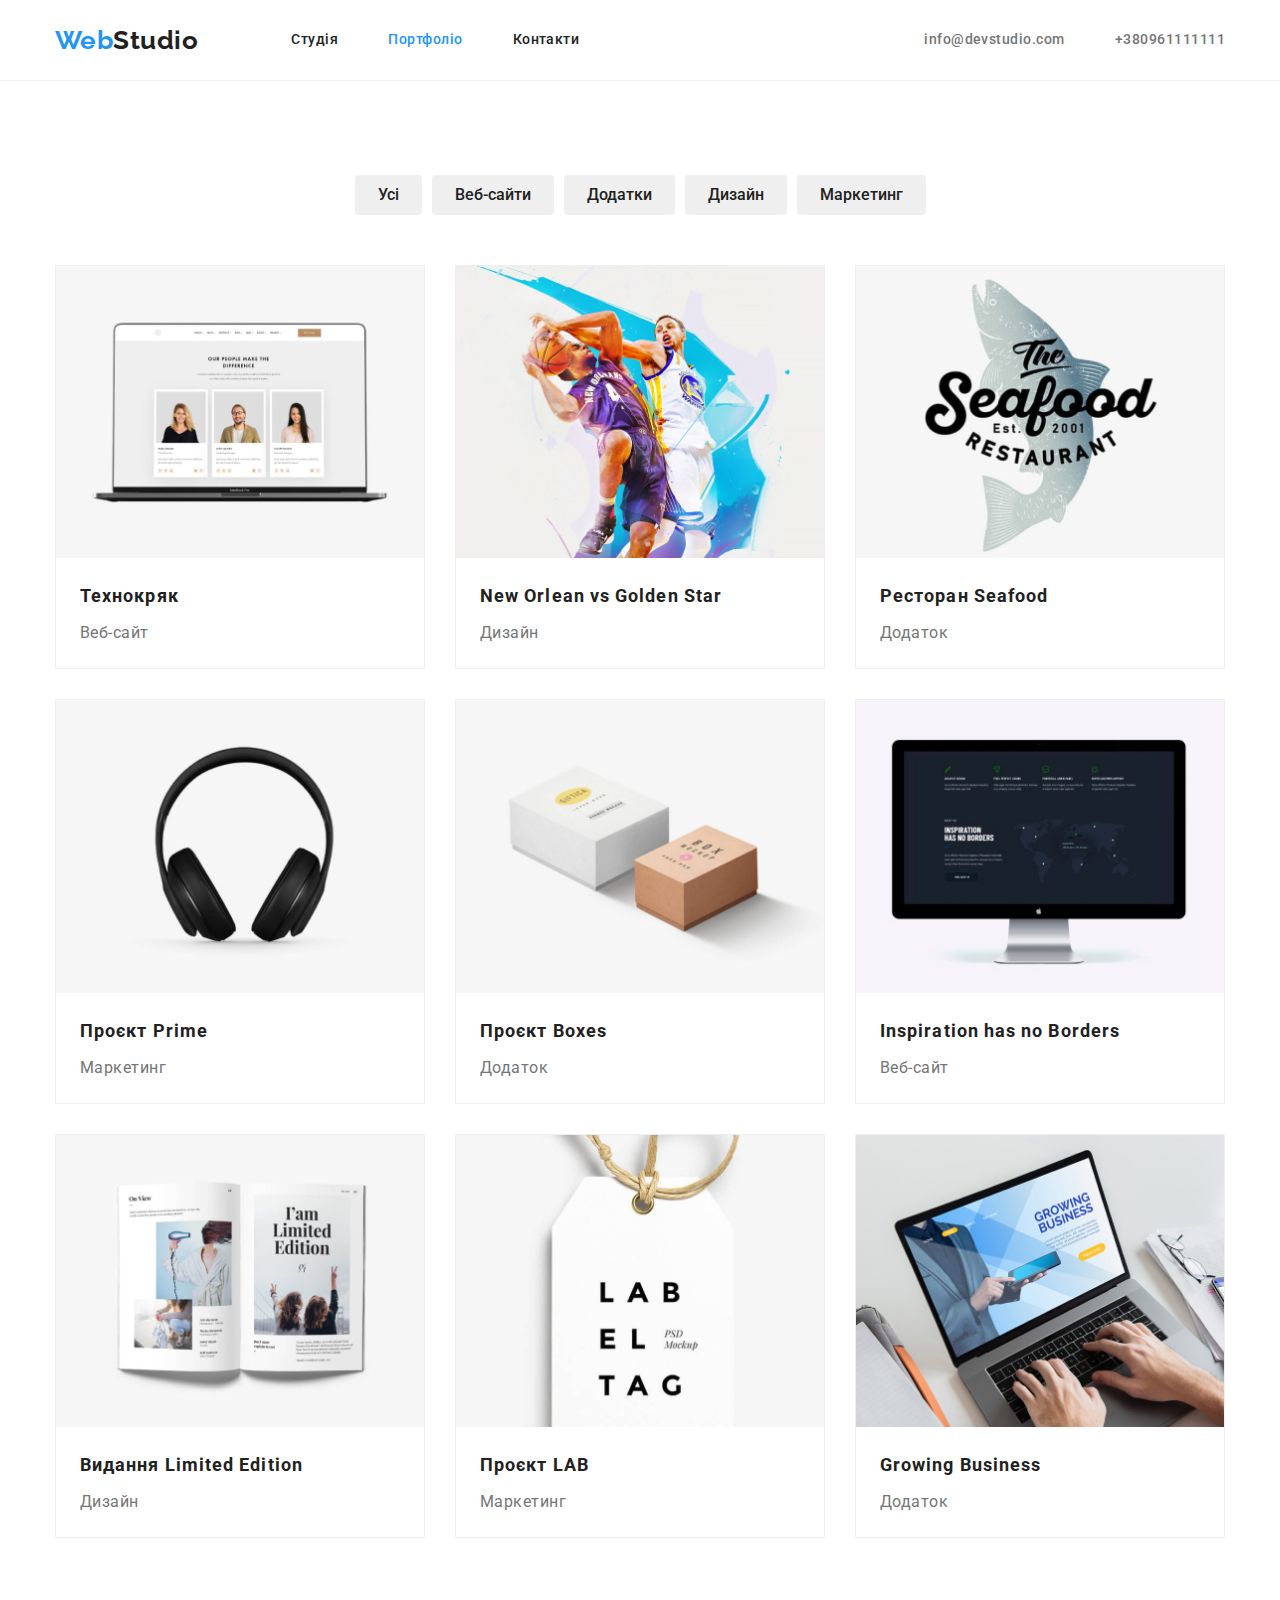
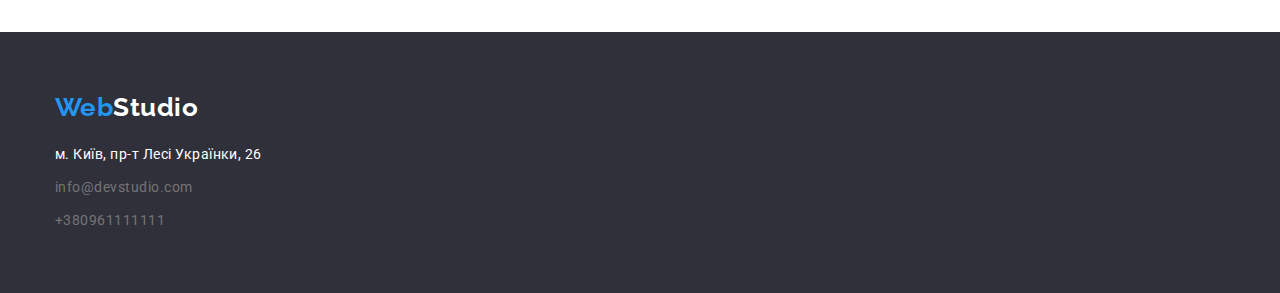
==== portfolio.html @ 846b62fb "оновлення" ====
<!DOCTYPE html>
<html lang="uk">
    <head>
        <meta charset="UTF-8">
        <meta http-equiv="X-UA-Compatible" content="IE=edge">
        <meta name="viewport" content="width=device-width, initial-scale=1.0">
        <title>Portfolio</title>
        <link rel="preconnect" href="https://fonts.googleapis.com">
        <link rel="preconnect" href="https://fonts.gstatic.com" crossorigin>
        <link href="https://fonts.googleapis.com/css2?family=Raleway:wght@700&family=Roboto:wght@400;500;700;900&display=swap" rel="stylesheet">
        <link rel="stylesheet" href="https://cdnjs.cloudflare.com/ajax/libs/modern-normalize/1.1.0/modern-normalize.min.css">
        <link rel="stylesheet" href="./css/styles.css">
    </head>
<body>
<!--Шапка сайта-->
<header class="header">
    <div class="container main-nav">
       <nav class="main-nav">  
           <a href="./index.html" class="logo">Web<span class="accent-head">Studio</span></a>
       <ul class="site-nav">
           <li class="item"><a href="./index.html" class="link">Студія</a></li>
           <li class="item"><a href="./portfolio.html" class="link current">Портфоліо</a></li>
           <li class="item"><a href="" class="link">Контакти</a></li>
       </ul>
       </nav> 
       <ul class="site-contact">
            <li class="item-contact"><a href="mailto:info@devstudio.com" class="contact-link">info@devstudio.com</a></li>
            <li class="item-contact"><a href="tel:+380961111111" class="contact-link">+380961111111</a></li>
        </ul>
    </div>
    </header>
<main>
    <section class="section">
        <div class="container">
            <h1 class="visually-hidden">Портфоліо</h1>
            
            <ul class="pf-nav">
                <li class="link-button"><button type="button" class="pf-button">Усі</button></li>
                <li class="link-button"><button type="button" class="pf-button">Веб-сайти</button></li>
                <li class="link-button"><button type="button" class="pf-button">Додатки</button></li>
                <li class="link-button"><button type="button" class="pf-button">Дизайн</button></li>
                <li class="link-button"><button type="button" class="pf-button">Маркетинг</button></li>
            </ul>
            
            <ul class="portfolio">
            
            <li class="pf-element">
                <a href="" class="pf-link">
                <img src="./images/pf-img1.jpg" alt="макет сайту" width="370">
                <div class="card-text">
                <h2 class="portfolio-title">Технокряк</h2>
                <p>Веб-сайт</p>
                </div>
                </a>
            
            </li>
            
            <li class="pf-element">
                <a href="" class="pf-link">
                <img src="./images/pf-img2.jpg" alt="баскетболісти" width="370">
                <div class="card-text">
                <h2 class="portfolio-title">New Orlean vs Golden Star</h2>
                <p>Дизайн</p>
                </div>
                </a>
            </li>
            
            <li class="pf-element">
                <a href="" class="pf-link">
                <img src="./images/pf-img3.jpg" alt="логотип рибного ресторану" width="370">
                <div class="card-text">
                <h2 class="portfolio-title">Ресторан Seafood</h2>
                <p>Додаток</p>
                </div>
                </a>
            </li>
            
            <li class="pf-element">
                <a href="" class="pf-link">
                <img src="./images/pf-img4.jpg" alt="зображення навушників" width="370">
                <div class="card-text">
                <h2 class="portfolio-title">Проєкт Prime</h2>
                <p>Маркетинг</p>
                </div>
                </a>
            </li>
            
            <li class="pf-element">
                <a href="" class="pf-link">
                <img src="./images/pf-img5.jpg" alt="зображення двох боксів" width="370">
                <div class="card-text">
                <h2 class="portfolio-title">Проєкт Boxes</h2>
                <p>Додаток</p>
                </div>
                </a>
            </li>
            
            <li class="pf-element">
                <a href="" class="pf-link">
                <img src="./images/pf-img6.jpg" alt="зображення сайту" width="370">
                <div class="card-text">
                <h2 class="portfolio-title">Inspiration has no Borders</h2>
                <p>Веб-сайт</p>
                </div>
                </a>
            </li>
            
            <li class="pf-element">
                <a href="" class="pf-link">
                <img src="./images/pf-img7.jpg" alt="зображення книги" width="370">
                <div class="card-text">
                <h2 class="portfolio-title">Видання Limited Edition</h2>
                <p>Дизайн</p>   
                </div> 
                </a>
            </li>
            
            <li class="pf-element">
                <a href="" class="pf-link">
                <img src="./images/pf-img8.jpg" alt="зображення лейби" width="370">
                <div class="card-text">
                <h2 class="portfolio-title">Проєкт LAB</h2>
                <p>Маркетинг</p>
                </div>
                </a>
            </li>
            
            <li class="pf-element">
                <a href="" class="pf-link">
                <img src="./images/pf-img9.jpg" alt="зображення компьютерного дадатку" width="370">
                <div class="card-text">
                <h2 class="portfolio-title">Growing Business</h2>
                <p>Додаток</p>
                </div>
                </a>
            </li>
            </ul>
        </div>
        </section>
    


</main>



<!--Футер-->
<footer class="footer">
    <div class="container">
       <a href="./index.html" class="logo-footer">Web<span class="accent-footer">Studio</span></a>
        <address>
        <ul>
            <li class="contact-footer"><a href="https://goo.gl/maps/CPtrU1FHBa2aNyZL9" target="_blank" rel="noopener noreferrer" class="geo-location" >м. Київ, пр-т Лесі Українки, 26</a></li>
            <li class="contact-footer"><a href="mailto:info@devstudio.com" class="contact-link">info@devstudio.com</a></li>
            <li ><a href="tel:+380961111111" class="contact-link" >+380961111111</a></li>
        </ul>
        </address>   
    </div>
</footer>
</body>
</html>
---- css/styles.css ----
/* Колір основного тексту #212121 */
/* Вторинний колір тексту #757575 */
/* Вторинний колір фону #2F303A / #F5F4FA */
/* Білий #FFFFFF #EEEEEE */
/* Акцент #2196F3 / #188CE8 */
/* Вторинний колір фону #2F303A */

:root{ 
--primary-text-color:#212121;
--title-text-color:#757575;
--accent-color: #2196F3;
--primary-white-color: #fff;
--secondary-bcg-color:#2F303A;
--third-bcg-color: #F5F4FA;
--accent-secondary-color: #188CE8;
--border-color: #EEEEEE;
--clients-color: #AFB1B8;
--box-shadow: 0px 1px 3px rgba(0, 0, 0, 0.12), 0px 1px 1px rgba(0, 0, 0, 0.14), 0px 2px 1px rgba(0, 0, 0, 0.2);}

html{ box-sizing: border-box;}
*,
*::before,
*::after {
  box-sizing:inherit;}

body { 
background-color:var(--primary-white-color);
color: var(--title-text-color);
font-family: 'Roboto',sans-serif;
letter-spacing: 0.03em;}

ul { padding: 0;
     margin: 0;
     list-style: none;}
a {text-decoration: none;}

h1, h2, h3, h4, h5, h5, p { margin-top: 0;
margin-bottom: 0;}

img{ display: block;
  width: 100%;}


.container{ 
  margin-left:auto;
  margin-right:auto;
  padding-left:15px;
  padding-right:15px;
  width: 1200px;
  
}
.section{
  padding-top: 94px;
  padding-bottom: 94px;
}
/* Site header */


.header{
  border-bottom: 1px solid var(--border-color);
}


  .logo {
color:var(--accent-color); text-decoration: none;
font-family: 'Raleway';
font-weight: 700;
font-size: 26px;
line-height: 1.19;}


/* Main nav */

.main-nav{ display: flex;
align-items: center;}

.accent-head{ color:var(--primary-text-color);}

.site-nav{ display: flex; 
margin-left: 93px;}

.site-nav .item + .item{
  margin-left: 50px;
}

.site-nav .link { 
  
  display: block;
  padding-top: 32px;
  padding-bottom: 32px;
  
  color:var(--primary-text-color); text-decoration: none;
  font-weight: 500;
  font-size: 14px;
  line-height: 1.14;}


.site-nav .link:hover , .site-nav .link:focus { color:var(--accent-color);text-decoration: none;}
 
/* Contacts */
.site-contact {
  display: flex;
  margin-left: auto;
  align-items: center;
  font-weight: 500;
  font-size: 14px;
  line-height: 1.14;
}

.site-contact .item-contact + .item-contact{
    margin-left: 50px;
  }

.contact-link{color: var(--title-text-color); font-style: normal;}

.site-contact .contact-link:hover , .site-contact .contact-link:focus { color:var(--accent-color);}

.icon-contact{ 

margin-right: 10px;
fill:currentColor;}

.link.current { color: var(--accent-color);}


/* Hero */
.hero{ 
  padding-top: 200px;
  padding-bottom:200px;
  text-align: center;
 }
 
 .overlay{  
  background-image:linear-gradient(to right,rgba(47, 48, 58, 0.4), rgba(47, 48, 58, 0.4)),
  url(../images/hero_fon.jpg);
  background-position: center ;
  background-repeat: no-repeat;
  height: 600px;
  max-width: 1600px;
  margin-left: auto;
  margin-right: auto;
  background-color: var(--secondary-bcg-color);
  
 }


 .hero-title {
  width: 696px;
  margin: 0 auto 30px;
  color:var(--primary-white-color);
  font-weight: 900;
  font-size: 44px;
  line-height: 1.5;
  text-transform: uppercase;
}



/*  Hero button */
.hero-button { 
  border: none;
  padding: 10px 32px;
  background-color: var(--accent-color);
  border-radius: 4px;
  display: inline-block;
 
}

.hero-button:hover , .hero-button:focus{ background-color: var(--accent-secondary-color); } 

.text{
  color: var(--primary-white-color);
  font-weight: 700;
  font-size: 16px;
  line-height: 1.8;}

/* Features */
.feature-list{
display: flex;
gap: 30px;}

.feature{ padding-top: 94px;}

.feature-list .title { color:var(--primary-text-color);}

.feature-list p { line-height: 24px;}

.title{
  margin-top: 30px;
  margin-bottom: 10px;
  font-weight: 700;
  font-size: 14px;
  line-height: 1.14;
  text-transform: uppercase;}

.advantages{
  display: flex;
  justify-content: center;
  border-radius: 4px;
  background-color: var(--third-bcg-color);
  width: 270px;
  height: 120px;
  align-items: center;
 }

 

/* Section */ 
.visually-hidden{
  position: absolute;
  white-space: nowrap;
  width: 1px;
  height: 1px;
  overflow: hidden;
  border: 0;
  padding: 0;
  clip: rect(0 0 0 0);
  clip-path: inset(50%);
  margin: -1px;
} 

.section-title {
  
  margin-top: 0;
  margin-bottom: 50px;
  
  color:var(--primary-text-color); 
  font-weight: 700;
  font-size: 36px;
  line-height: 1.16;
  text-align: center;
}

.services{ display: flex;}
.services .item + .item{
  margin-left: 30px;
}



  /* Team */

.employees{display: flex;}
.employees .user + .user{
  margin-left: 30px;
}
.employees li { background-color: var(--primary-white-color);}
.user{ 
border-radius: 0px 0px 4px 4px;
box-shadow: var(--box-shadow);}

.section-team{ 
  background-color: var(--third-bcg-color);
  padding-bottom: 94px;
  padding-top: 94px;
}

  .team-items{ padding-top: 30px;
  padding-bottom: 30px;
}

  .team{ 
    margin-bottom: 10px;
    color: var(--primary-text-color);
    font-style: normal;
    font-weight: 500;
    font-size: 16px;
    line-height: 19px;
    text-align: center;}
   
  .position{
    font-size: 16px;
    line-height: 19px;
    text-align: center;}


.social{ 



}

.social-list{
  display:flex;
  gap: 10px;
  justify-content: center;
  margin-bottom: 30px; }

.link-social{ 
  
color: var(--clients-color);
}


.icon-social{
  fill:currentColor;
  width: 20px;
  height: 20px;
 }

 .link-social.link-social:hover , .link-social.link-social:focus{border-radius: 50%; background-color: var(--accent-color); color: var(--primary-white-color);}

 /* Постійні клієнти */

.section-clients{ padding-bottom: 94px;
  padding-top: 94px;
}
.clients-list{ 
  display: flex;
  gap: 30px;
  justify-content: center;
  align-items: center;
 
}

.client-link{ 
  display: flex;
  align-items: center;
  justify-content: center;
  color: var(--clients-color);
  border: 1px solid var(--clients-color);
  border-radius: 4px;
  width: 170px;
  height: 92px;
}
/* .client-link:hover , .client-link:focus { border-color: var(--accent-color);} */
.client-link .icon:hover , .client-link .icon:focus { fill: var(--accent-color); border-color: var(--accent-color);}

.icon{ 
fill:currentColor;
}





   
  /* Footer */
.footer { 
padding-top: 60px;
padding-bottom: 60px;

background-color: var(--secondary-bcg-color);
font-size: 14px;
line-height: 1.71;
}
.contact-footer{margin-bottom: 9px;}
.logo-footer { 
  display: block;
  margin-bottom: 20px;
  color: var(--accent-color);
  font-family: 'Raleway';
  font-weight: 700;
  font-size: 26px;
  line-height: 1.19;}

.accent-footer { color: var(--primary-white-color);}

.geo-location { 
  color: var(--primary-white-color);
  font-style: normal;}

.geo-location:hover , .geo-location:focus { color:var(--accent-color);}
.contact-footer .contact-link:hover , .contact-footer .contact-link:focus { color:var(--accent-color);}

/* .footer-title{ 
font-weight: 700;
font-size: 14px;
line-height: 1.14;
letter-spacing: 0.03em;
text-transform: uppercase;
} */




  /* Portfolio */

  .pf-button{ 
    border: 1px solid transparent;
    border-radius: 4px;
    
    padding: 6px 22px;
    font-weight: 500;
    font-size: 16px;
    line-height:1.62;
    font-family:inherit;
    cursor: pointer;
    color: var(--primary-text-color);}
  
  .pf-nav .pf-button:hover , .pf-nav .pf-button:focus { background-color: var(--accent-color);color:var(--primary-white-color);
    box-shadow: 0px 3px 1px rgba(0, 0, 0, 0.1), 0px 1px 2px rgba(0, 0, 0, 0.08), 0px 2px 2px rgba(0, 0, 0, 0.12);}
  
  .pf-nav{ 
    display: flex;
    /* padding-top: 94px; */
    margin-bottom: 50px;
    justify-content: center;
  }
  
  .pf-nav .link-button + .link-button { margin-left: 10px;}

/* Portfolio content */

.portfolio-title{ 
 margin-bottom: 4px;
 color: var(--primary-text-color);
 font-weight: 700;
 font-size: 18px;
 line-height:2;
 letter-spacing: 0.06em;}

.pf-link{ color: var(--title-text-color);}

.card-text{ 
font-size: 16px;
line-height: 30px;
letter-spacing: 0.03em;
padding: 20px 24px; }


.portfolio{ 
 display: flex;
 flex-wrap: wrap;
 }

.pf-element{ 
border: 1px solid var(--border-color);
background-color: var(--primary-white-color);
width:calc( ( 100% - 60px ) / 3 );
margin-right: 30px;
margin-bottom: 30px;
} 
.pf-element:nth-child(3n){margin-right:0;}
.pf-element:nth-last-child(-n + 3){margin-bottom: 0;}
.pf-element:hover , .pf-element:focus{ box-shadow: 0px 1px 1px rgba(0, 0, 0, 0.12), 0px 4px 4px rgba(0, 0, 0, 0.06), 1px 4px 6px rgba(0, 0, 0, 0.16);}
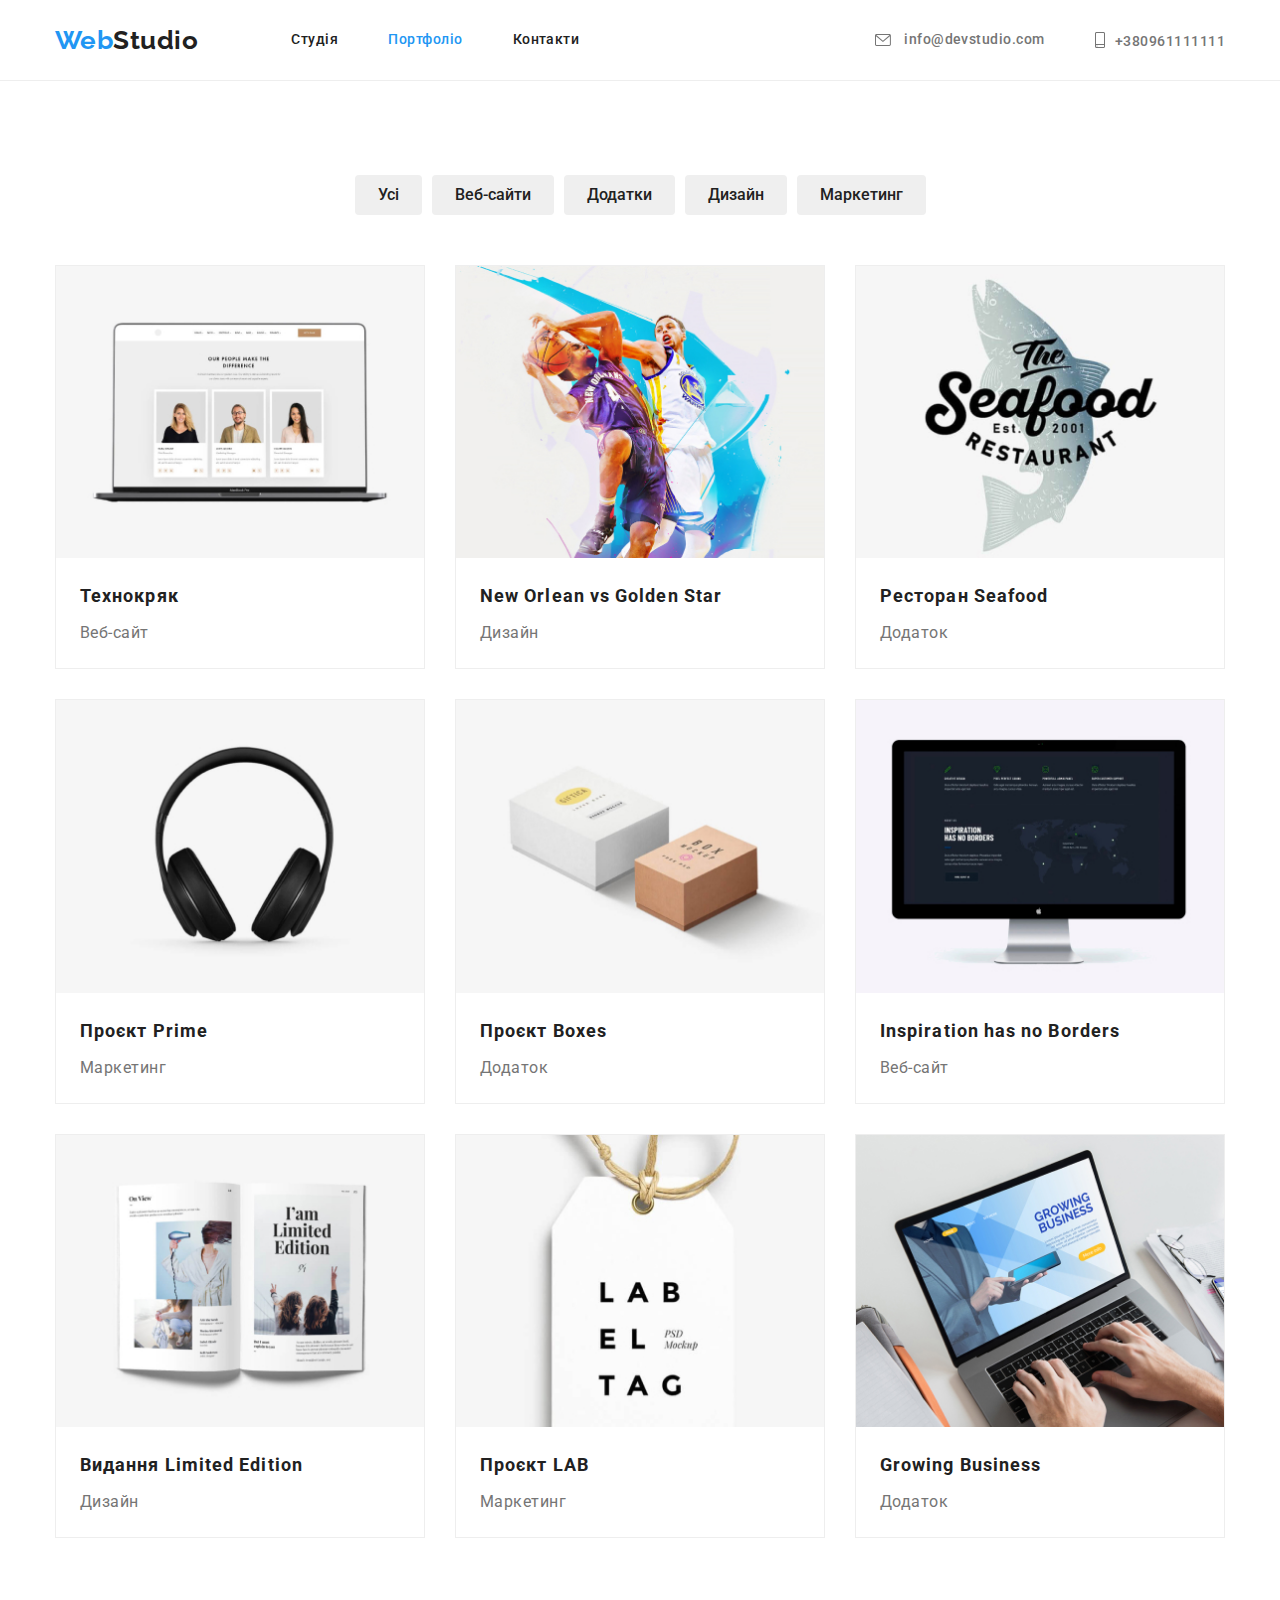
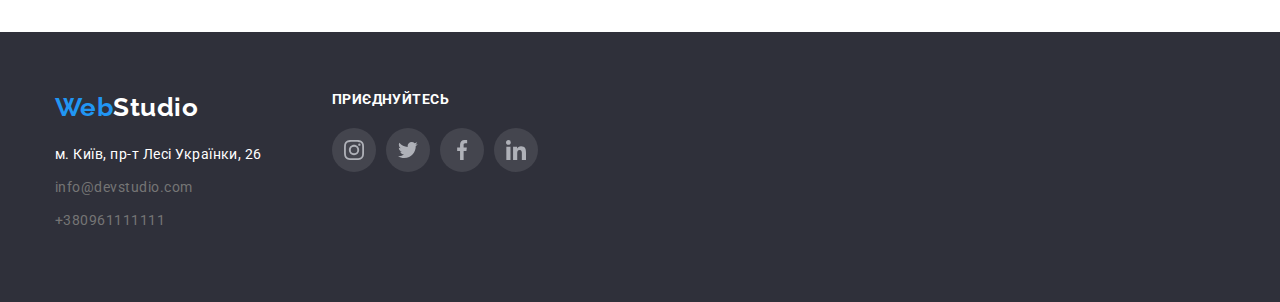
==== commit e15ce24c: "додав декоративні елементи" ====
--- a/portfolio.html
+++ b/portfolio.html
@@ -25,9 +25,14 @@
        </ul>
        </nav> 
        <ul class="site-contact">
-            <li class="item-contact"><a href="mailto:info@devstudio.com" class="contact-link">info@devstudio.com</a></li>
-            <li class="item-contact"><a href="tel:+380961111111" class="contact-link">+380961111111</a></li>
-        </ul>
+        <li class="item-contact">
+            <a href="mailto:info@devstudio.com" class="contact-link">
+            <svg class="icon-contact"  width="16" height="12" ><use href="./images/icons.svg#envelope" ></use></svg>
+            info@devstudio.com</a>
+        </li>
+       <li class="item-contact"><a href="tel:+380961111111" class="contact-link">
+        <svg class="icon-contact" width="10" height="16" ><use href="./images/icons.svg#smartphone" ></use></svg>+380961111111</a></li>
+    </ul>
     </div>
     </header>
 <main>
@@ -147,16 +152,55 @@
 
 <!--Футер-->
 <footer class="footer">
-    <div class="container">
-       <a href="./index.html" class="logo-footer">Web<span class="accent-footer">Studio</span></a>
-        <address>
-        <ul>
-            <li class="contact-footer"><a href="https://goo.gl/maps/CPtrU1FHBa2aNyZL9" target="_blank" rel="noopener noreferrer" class="geo-location" >м. Київ, пр-т Лесі Українки, 26</a></li>
-            <li class="contact-footer"><a href="mailto:info@devstudio.com" class="contact-link">info@devstudio.com</a></li>
-            <li ><a href="tel:+380961111111" class="contact-link" >+380961111111</a></li>
-        </ul>
-        </address>   
+     
+    <div class="container footer-nav">
+        <div>
+            <a href="./index.html" class="logo-footer">Web<span class="accent-footer">Studio</span></a>
+                <address>
+                <ul>
+                    <li class="contact-footer"><a href="https://goo.gl/maps/CPtrU1FHBa2aNyZL9" target="_blank" rel="noopener noreferrer" class="geo-location" >м. Київ, пр-т Лесі Українки, 26</a></li>
+                    <li class="contact-footer"><a href="mailto:info@devstudio.com" class="contact-link">info@devstudio.com</a></li>
+                    <li class="contact-footer"><a href="tel:+380961111111" class="contact-link" >+380961111111</a></li>
+                </ul>
+                </address>  
+        </div>
+        <div class="footer-social">
+                    <h3 class="footer-title">Приєднуйтесь</h3>
+                    <ul class="list-footer-social">
+                        <li> 
+                            <a class="link-footer-social" href="#" target="_blank" rel="noopener noreferrer">
+                                <svg class="icon-social" width="20" height="20">
+                                <use href="./images/icons.svg#instagram"></use>
+                                </svg>
+                            </a>
+                        </li>
+                       <li> 
+                            <a class="link-footer-social" href="#" target="_blank" rel="noopener noreferrer">
+                            <svg class="icon-social" width="20" height="20">
+                            <use href="./images/icons.svg#twitter"></use>
+                            </svg>
+                            </a>
+                        </li>
+                        <li > 
+                            <a class="link-footer-social" href="#" target="_blank" rel="noopener noreferrer">
+                            <svg class="icon-social" width="20" height="20">
+                            <use href="./images/icons.svg#facebook"></use>
+                            </svg>
+                            </a>
+                        </li>
+                        <li> 
+                            <a class="link-footer-social" href="#" target="_blank" rel="noopener noreferrer">
+                            <svg class="icon-social" width="20" height="20">
+                            <use href="./images/icons.svg#linkedin"></use>
+                            </svg>
+                            </a>
+                        </li>
+                       </ul>
+        </div> 
     </div>
-</footer>
+        
+              
+        
+    </footer>
 </body>
 </html>--- a/css/styles.css
+++ b/css/styles.css
@@ -116,7 +116,8 @@
 .site-contact .contact-link:hover , .site-contact .contact-link:focus { color:var(--accent-color);}
 
 .icon-contact{ 
-
+position:relative;
+top: 1.5px;
 margin-right: 10px;
 fill:currentColor;}
 
@@ -274,31 +275,25 @@
     text-align: center;}
 
 
-.social{ 
-
-
-
-}
-
 .social-list{
   display:flex;
+  justify-content: center;
   gap: 10px;
+  margin-bottom: 30px; 
+}
+
+.link-social{ 
+  display: flex;
+  width: 44px;
+  height: 44px;
+  border-radius: 50%;
   justify-content: center;
-  margin-bottom: 30px; }
-
-.link-social{ 
-  
-color: var(--clients-color);
-}
-
-
-.icon-social{
-  fill:currentColor;
-  width: 20px;
-  height: 20px;
- }
-
- .link-social.link-social:hover , .link-social.link-social:focus{border-radius: 50%; background-color: var(--accent-color); color: var(--primary-white-color);}
+  align-items: center;
+  color: var(--clients-color);
+}
+
+.icon-social{ fill:currentColor;}
+.link-social:hover , .link-social:focus{border-radius: 50%; background-color: var(--accent-color); color: var(--primary-white-color);}
 
  /* Постійні клієнти */
 
@@ -308,15 +303,12 @@
 .clients-list{ 
   display: flex;
   gap: 30px;
-  justify-content: center;
+}
+
+.client-link{ 
+  display: flex;
   align-items: center;
- 
-}
-
-.client-link{ 
-  display: flex;
-  align-items: center;
-  justify-content: center;
+  justify-content: center; 
   color: var(--clients-color);
   border: 1px solid var(--clients-color);
   border-radius: 4px;
@@ -324,22 +316,20 @@
   height: 92px;
 }
 /* .client-link:hover , .client-link:focus { border-color: var(--accent-color);} */
-.client-link .icon:hover , .client-link .icon:focus { fill: var(--accent-color); border-color: var(--accent-color);}
+
+.client-link:hover .icon { border-color: var(--accent-color);  fill: var(--accent-color)} 
 
 .icon{ 
 fill:currentColor;
 }
 
 
-
-
-
-   
+  
   /* Footer */
 .footer { 
+
 padding-top: 60px;
 padding-bottom: 60px;
-
 background-color: var(--secondary-bcg-color);
 font-size: 14px;
 line-height: 1.71;
@@ -363,23 +353,44 @@
 .geo-location:hover , .geo-location:focus { color:var(--accent-color);}
 .contact-footer .contact-link:hover , .contact-footer .contact-link:focus { color:var(--accent-color);}
 
-/* .footer-title{ 
+
+.footer-title{ 
 font-weight: 700;
 font-size: 14px;
 line-height: 1.14;
 letter-spacing: 0.03em;
 text-transform: uppercase;
-} */
-
-
-
+padding-bottom: 20px;
+color: var(--primary-white-color);
+}
+
+.footer-nav{ display:flex;}
+
+.footer-social{ margin-left: 70px;}
+
+.link-footer-social{ 
+  display: flex;
+  width: 44px;
+  height: 44px;
+  border-radius: 50%;
+  justify-content: center;
+  align-items: center;
+  color: var(--clients-color);
+  background: rgba(255, 255, 255, 0.1);
+}
+
+.list-footer-social{
+  display:flex;
+  gap: 10px;
+  margin-bottom: 30px;  
+}
+.link-footer-social:hover , .link-footer-social:focus{border-radius: 50%; background-color: var(--accent-color); color: var(--primary-white-color);}
 
   /* Portfolio */
 
   .pf-button{ 
     border: 1px solid transparent;
     border-radius: 4px;
-    
     padding: 6px 22px;
     font-weight: 500;
     font-size: 16px;
@@ -393,7 +404,7 @@
   
   .pf-nav{ 
     display: flex;
-    /* padding-top: 94px; */
+    
     margin-bottom: 50px;
     justify-content: center;
   }
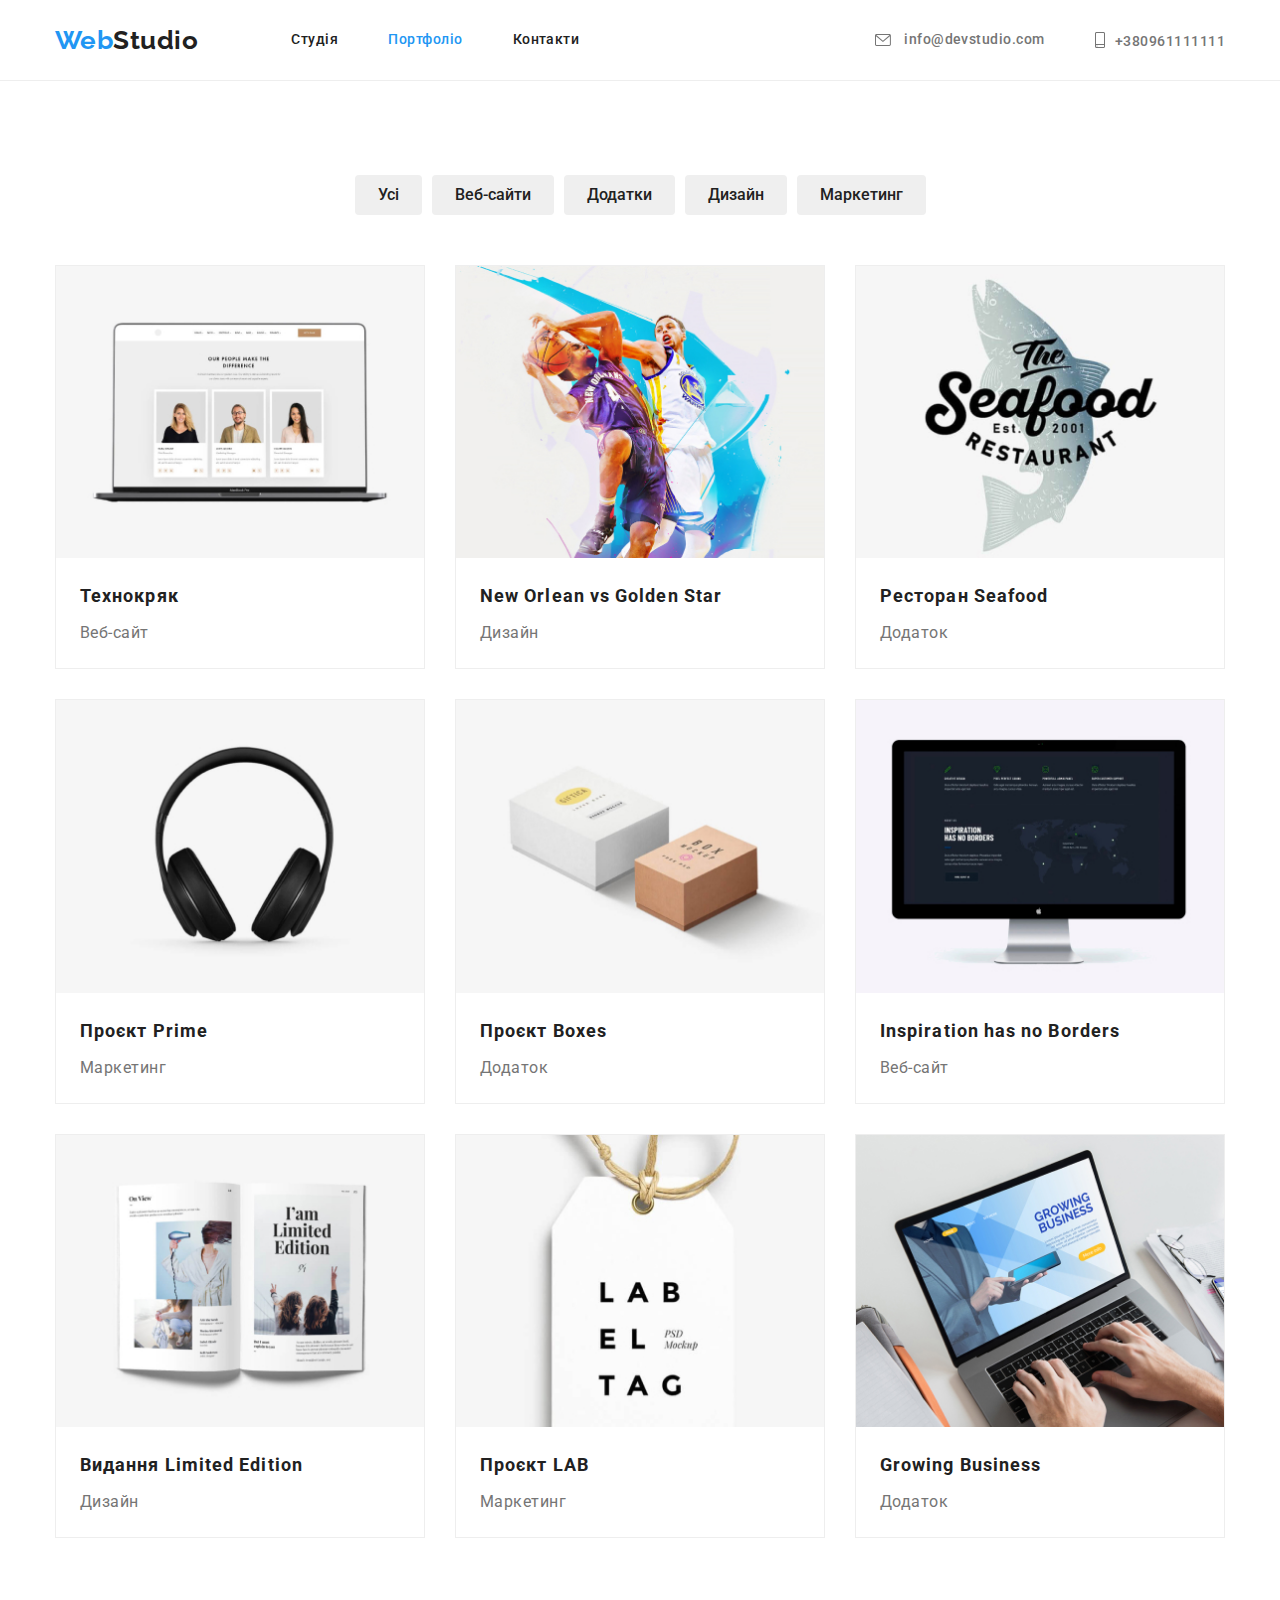
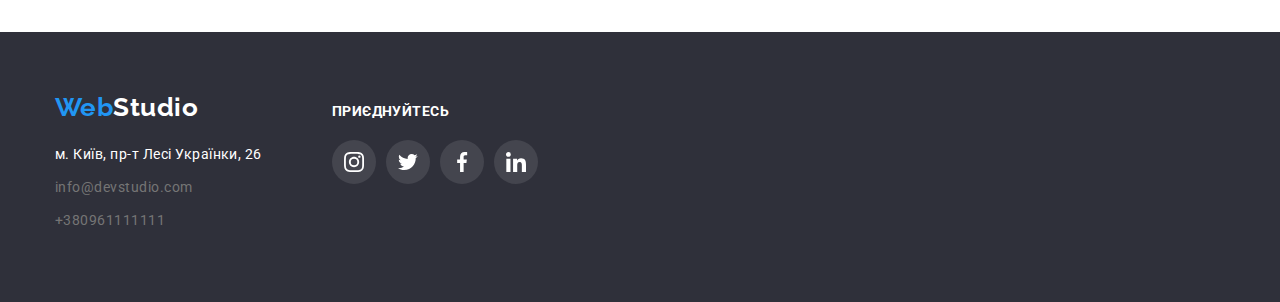
==== commit ddf672e8: "оновлення" ====
--- a/portfolio.html
+++ b/portfolio.html
@@ -49,7 +49,7 @@
             </ul>
             
             <ul class="portfolio">
-            
+         
             <li class="pf-element">
                 <a href="" class="pf-link">
                 <img src="./images/pf-img1.jpg" alt="макет сайту" width="370">
@@ -58,7 +58,6 @@
                 <p>Веб-сайт</p>
                 </div>
                 </a>
-            
             </li>
             
             <li class="pf-element">
--- a/css/styles.css
+++ b/css/styles.css
@@ -164,16 +164,15 @@
   background-color: var(--accent-color);
   border-radius: 4px;
   display: inline-block;
- 
-}
-
-.hero-button:hover , .hero-button:focus{ background-color: var(--accent-secondary-color); } 
-
-.text{
   color: var(--primary-white-color);
   font-weight: 700;
   font-size: 16px;
-  line-height: 1.8;}
+  line-height: 1.8;
+}
+
+.hero-button:hover , .hero-button:focus{ background-color: var(--accent-secondary-color); } 
+
+
 
 /* Features */
 .feature-list{
@@ -310,14 +309,14 @@
   align-items: center;
   justify-content: center; 
   color: var(--clients-color);
-  border: 1px solid var(--clients-color);
+  border: 1px solid;
   border-radius: 4px;
   width: 170px;
   height: 92px;
 }
-/* .client-link:hover , .client-link:focus { border-color: var(--accent-color);} */
-
-.client-link:hover .icon { border-color: var(--accent-color);  fill: var(--accent-color)} 
+.client-link:hover , .client-link:focus { border-color: var(--accent-color);}
+
+.client-link .icon:hover  { border-colorbcg: var(--accent-color); fill: var(--accent-color)} 
 
 .icon{ 
 fill:currentColor;
@@ -360,11 +359,12 @@
 line-height: 1.14;
 letter-spacing: 0.03em;
 text-transform: uppercase;
-padding-bottom: 20px;
+margin-bottom: 20px;
 color: var(--primary-white-color);
 }
 
-.footer-nav{ display:flex;}
+.footer-nav{ display:flex;
+  align-items:baseline;}
 
 .footer-social{ margin-left: 70px;}
 
@@ -375,14 +375,14 @@
   border-radius: 50%;
   justify-content: center;
   align-items: center;
-  color: var(--clients-color);
+  color: var(--primary-white-color);
   background: rgba(255, 255, 255, 0.1);
 }
 
 .list-footer-social{
   display:flex;
   gap: 10px;
-  margin-bottom: 30px;  
+   
 }
 .link-footer-social:hover , .link-footer-social:focus{border-radius: 50%; background-color: var(--accent-color); color: var(--primary-white-color);}
 
@@ -421,7 +421,9 @@
  line-height:2;
  letter-spacing: 0.06em;}
 
-.pf-link{ color: var(--title-text-color);}
+.pf-link{ 
+display: block;
+color: var(--title-text-color);}
 
 .card-text{ 
 font-size: 16px;
@@ -436,6 +438,7 @@
  }
 
 .pf-element{ 
+
 border: 1px solid var(--border-color);
 background-color: var(--primary-white-color);
 width:calc( ( 100% - 60px ) / 3 );
@@ -444,5 +447,28 @@
 } 
 .pf-element:nth-child(3n){margin-right:0;}
 .pf-element:nth-last-child(-n + 3){margin-bottom: 0;}
-.pf-element:hover , .pf-element:focus{ box-shadow: 0px 1px 1px rgba(0, 0, 0, 0.12), 0px 4px 4px rgba(0, 0, 0, 0.06), 1px 4px 6px rgba(0, 0, 0, 0.16);}
-
+.pf-link:hover , .pf-link:focus{ box-shadow: 0px 1px 1px rgba(0, 0, 0, 0.12), 0px 4px 4px rgba(0, 0, 0, 0.06), 1px 4px 6px rgba(0, 0, 0, 0.16);}
+
+/* .info-cards::before{
+  content:'';
+  position: relative;
+  display: inline-block;
+  width: 370px;
+  height: 294px;
+  background-color: rgba(33, 150, 243, 0.9);
+  border: 1px solid transparent;
+  opacity: 0;
+} 
+.info-cards:hover::before{
+  opacity: 1;
+} */
+/* .info-cards{ 
+  position: relative;
+  font-size: 18px;
+  line-height: 1.5;
+  letter-spacing: 0.03em;
+  color: var(--primary-white-color);
+  right: 50%;
+  bottom: 50%;
+  transform: translate(-50, -50);
+} */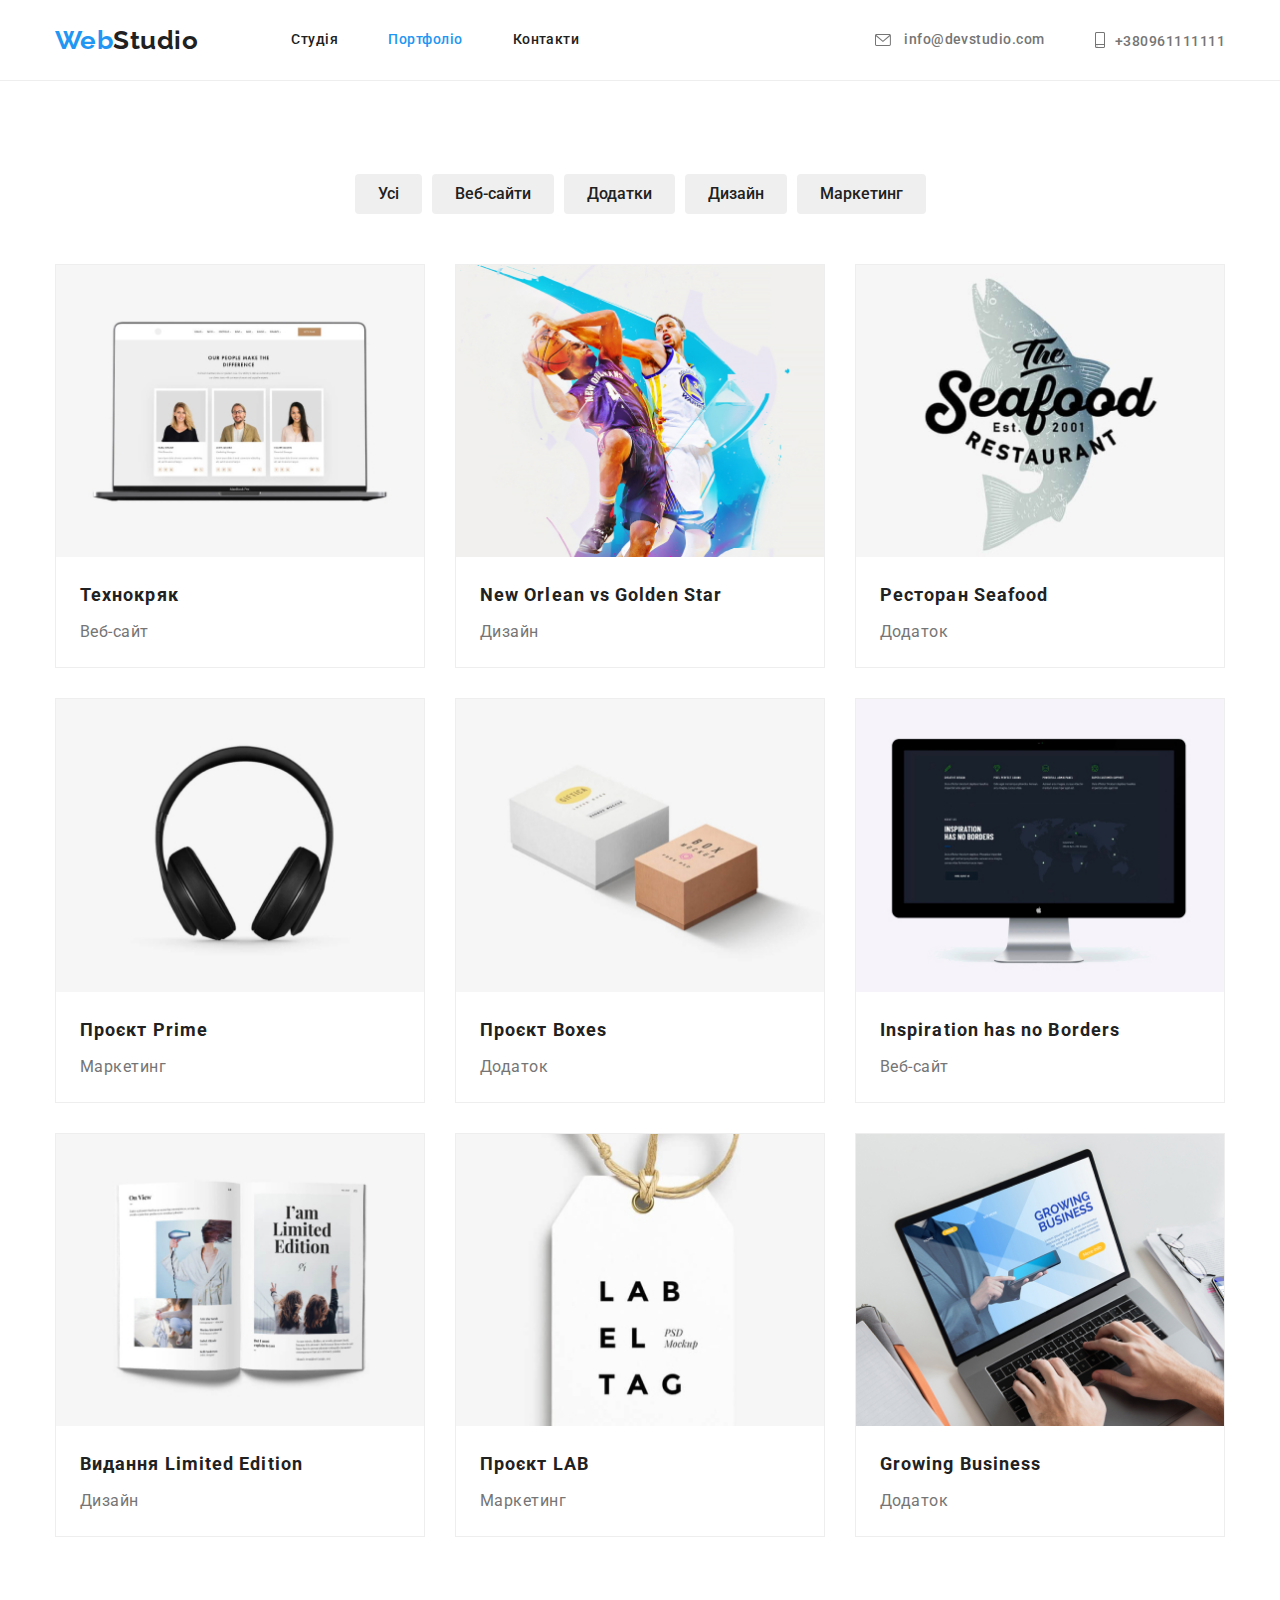
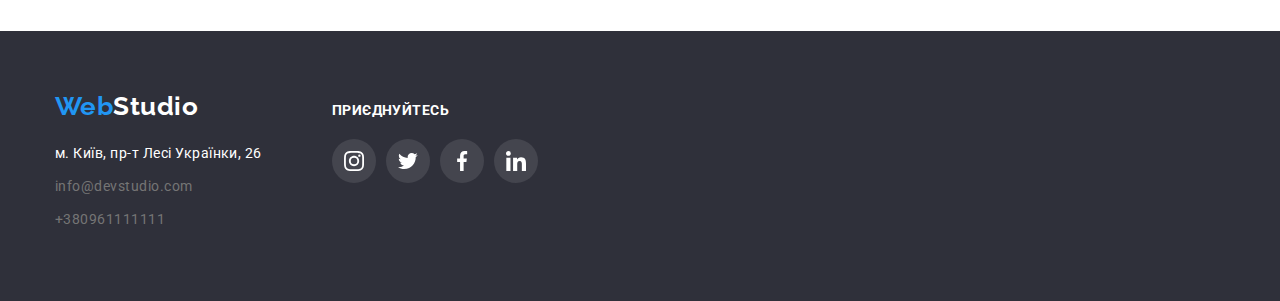
==== commit 4942a519: "оновлення" ====
--- a/portfolio.html
+++ b/portfolio.html
@@ -14,7 +14,7 @@
     </head>
 <body>
 <!--Шапка сайта-->
-<header class="header">
+<header class="page-header">
     <div class="container main-nav">
        <nav class="main-nav">  
            <a href="./index.html" class="logo">Web<span class="accent-head">Studio</span></a>
--- a/css/styles.css
+++ b/css/styles.css
@@ -24,6 +24,7 @@
   box-sizing:inherit;}
 
 body { 
+padding-top: 80px;
 background-color:var(--primary-white-color);
 color: var(--title-text-color);
 font-family: 'Roboto',sans-serif;
@@ -56,8 +57,13 @@
 /* Site header */
 
 
-.header{
-  border-bottom: 1px solid var(--border-color);
+.page-header{
+ position: fixed;
+ width: 100%;
+ top: 0;
+ left: 0;
+ border-bottom: 1px solid var(--border-color);
+ background-color: var(--primary-white-color);
 }
 
 
@@ -122,7 +128,14 @@
 fill:currentColor;}
 
 .link.current { color: var(--accent-color);}
-
+/* .current::after {
+  content: '';
+  display: block;
+  width:100%;
+  height: 4px;
+  background: #2196F3;
+  border-radius: 2px;
+  } */
 
 /* Hero */
 .hero{ 
@@ -309,14 +322,17 @@
   align-items: center;
   justify-content: center; 
   color: var(--clients-color);
-  border: 1px solid;
+  border: 1px solid ;
   border-radius: 4px;
   width: 170px;
   height: 92px;
 }
-.client-link:hover , .client-link:focus { border-color: var(--accent-color);}
-
-.client-link .icon:hover  { border-colorbcg: var(--accent-color); fill: var(--accent-color)} 
+
+
+.client-link:hover , .client-link:hover .icon {
+  border-color: var(--accent-color);
+  fill: var(--accent-color);
+}
 
 .icon{ 
 fill:currentColor;
